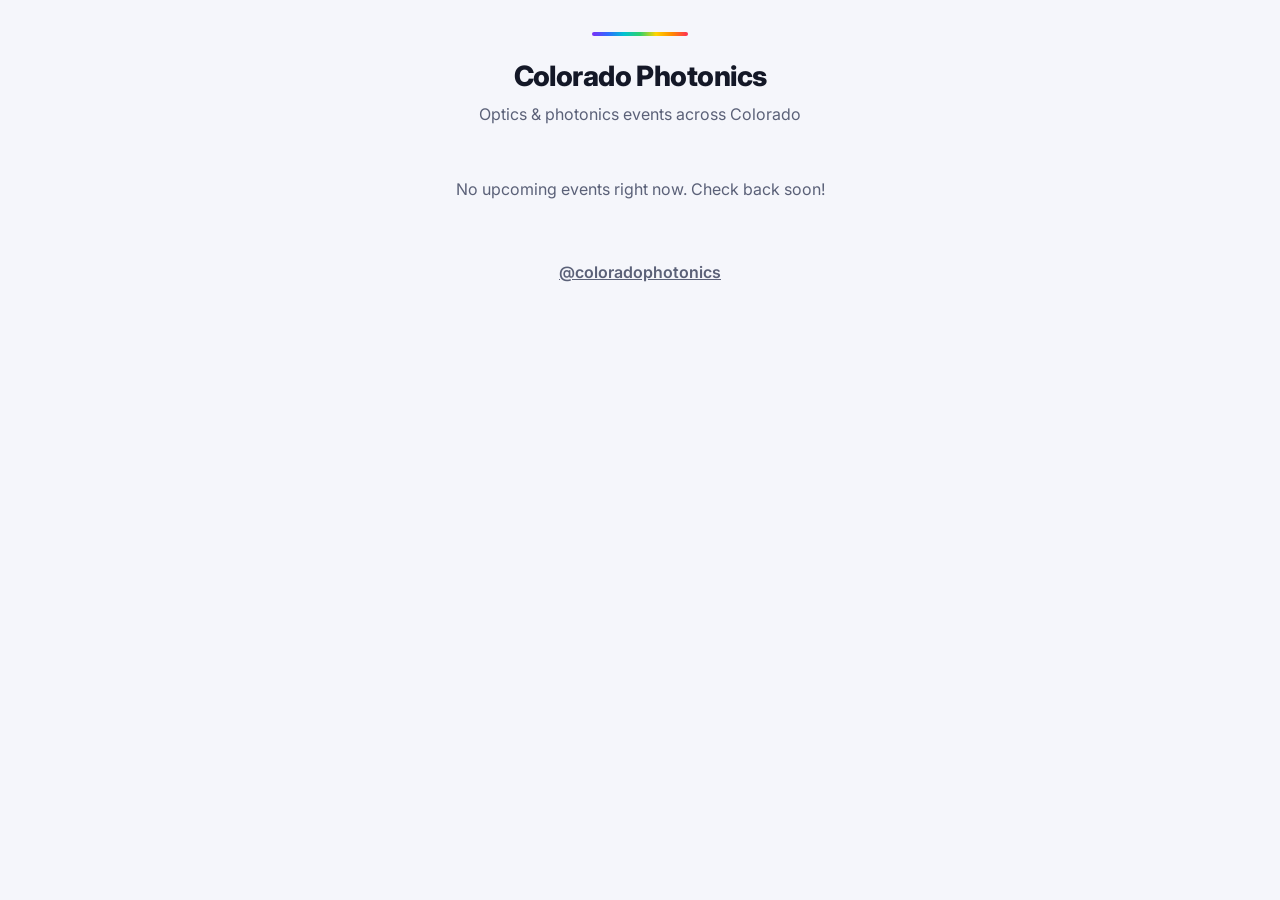
==== index.html @ 7f11a82b "sample events" ====
<!doctype html>
<html lang="en">
<head>
  <meta charset="utf-8">
  <meta name="viewport" content="width=device-width, initial-scale=1">
  <title>Colorado Photonics · Events</title>
  <meta name="description" content="Upcoming optics and photonics events across Colorado.">
  <link rel="preconnect" href="https://fonts.googleapis.com">
  <link rel="preconnect" href="https://fonts.gstatic.com" crossorigin>
  <link rel="stylesheet" href="https://fonts.googleapis.com/css2?family=Inter:wght@400;500;600;700;800&display=swap">
  <link rel="stylesheet" href="style.css">
</head>
<body>
  <div class="wrap">
    <header class="hero">
      <div class="spectrum" aria-hidden="true"></div>
      <h1>Colorado Photonics</h1>
      <p>Optics &amp; photonics events across Colorado</p>
    </header>

    <main id="events" aria-live="polite">
      <p class="status">Loading events…</p>
    </main>

    <footer>
      <a id="ig" hidden></a>
    </footer>
  </div>

  <script type="module" src="app.js"></script>
  <script type='module' src='https://static.cloudflareinsights.com/beacon.min.js' data-cf-beacon='{"token": "657d5c95e5664affa34745b5d063b6d6"}'></script>

</body>
</html>
---- style.css ----
:root {
  --bg: #f5f6fb;
  --surface: #ffffff;
  --text: #141827;
  --muted: #5b6178;
  --border: #e2e5ef;
  --accent: #5a3df0;
  --accent-ink: #ffffff;
  --tag-bg: #eeeafe;
  --tag-text: #4a2fd6;
  --spectrum: linear-gradient(90deg, #7b2ff7, #2f6bff, #00c2d1, #2fd16b, #ffd400, #ff8a00, #ff2d55);
  color-scheme: light;
}

@media (prefers-color-scheme: dark) {
  :root {
    --bg: #0b1026;
    --surface: #151b38;
    --text: #eef0fa;
    --muted: #a3a9c4;
    --border: #262e55;
    --accent: #8f7bff;
    --accent-ink: #0b1026;
    --tag-bg: #241f52;
    --tag-text: #c7bdff;
    color-scheme: dark;
  }
}

* { box-sizing: border-box; }

body {
  margin: 0;
  background: var(--bg);
  color: var(--text);
  font-family: Inter, system-ui, -apple-system, "Segoe UI", Roboto, sans-serif;
  line-height: 1.45;
  -webkit-font-smoothing: antialiased;
}

.wrap {
  max-width: 560px;
  margin: 0 auto;
  padding: 32px 16px 48px;
}

.hero { text-align: center; margin-bottom: 28px; }
.spectrum {
  height: 4px;
  width: 96px;
  margin: 0 auto 20px;
  border-radius: 2px;
  background: var(--spectrum);
}
.hero h1 { margin: 0; font-size: 1.75rem; font-weight: 800; letter-spacing: -0.02em; }
.hero p { margin: 6px 0 0; color: var(--muted); }

.month + .month { margin-top: 28px; }
.month h2 {
  margin: 0 0 12px;
  font-size: 0.8rem;
  font-weight: 700;
  letter-spacing: 0.1em;
  text-transform: uppercase;
  color: var(--muted);
}

.events { list-style: none; margin: 0; padding: 0; display: grid; gap: 12px; }

.event {
  display: flex;
  gap: 14px;
  padding: 16px;
  background: var(--surface);
  border: 1px solid var(--border);
  border-radius: 16px;
}

.badge {
  flex: none;
  width: 52px;
  height: 58px;
  display: flex;
  flex-direction: column;
  align-items: center;
  justify-content: center;
  border-radius: 12px;
  background: var(--tag-bg);
  color: var(--tag-text);
}
.badge-dow { font-size: 0.7rem; font-weight: 700; text-transform: uppercase; letter-spacing: 0.06em; }
.badge-day { font-size: 1.4rem; font-weight: 800; line-height: 1.1; }

.event-body { min-width: 0; flex: 1; }
.event h3 { margin: 0 0 4px; font-size: 1.05rem; font-weight: 700; line-height: 1.3; }
.meta { margin: 0; color: var(--muted); font-size: 0.92rem; }

.tag {
  display: inline-block;
  margin: 8px 0 0;
  padding: 2px 10px;
  border-radius: 999px;
  background: var(--tag-bg);
  color: var(--tag-text);
  font-size: 0.78rem;
  font-weight: 600;
}

.button {
  display: block;
  margin-top: 12px;
  padding: 11px 16px;
  border-radius: 12px;
  background: var(--accent);
  color: var(--accent-ink);
  text-align: center;
  text-decoration: none;
  font-weight: 700;
}
.button:hover { filter: brightness(1.08); }
.button:focus-visible { outline: 3px solid var(--text); outline-offset: 2px; }

.status { text-align: center; color: var(--muted); padding: 24px 0; }

footer { margin-top: 36px; text-align: center; }
footer a { color: var(--muted); font-weight: 600; }
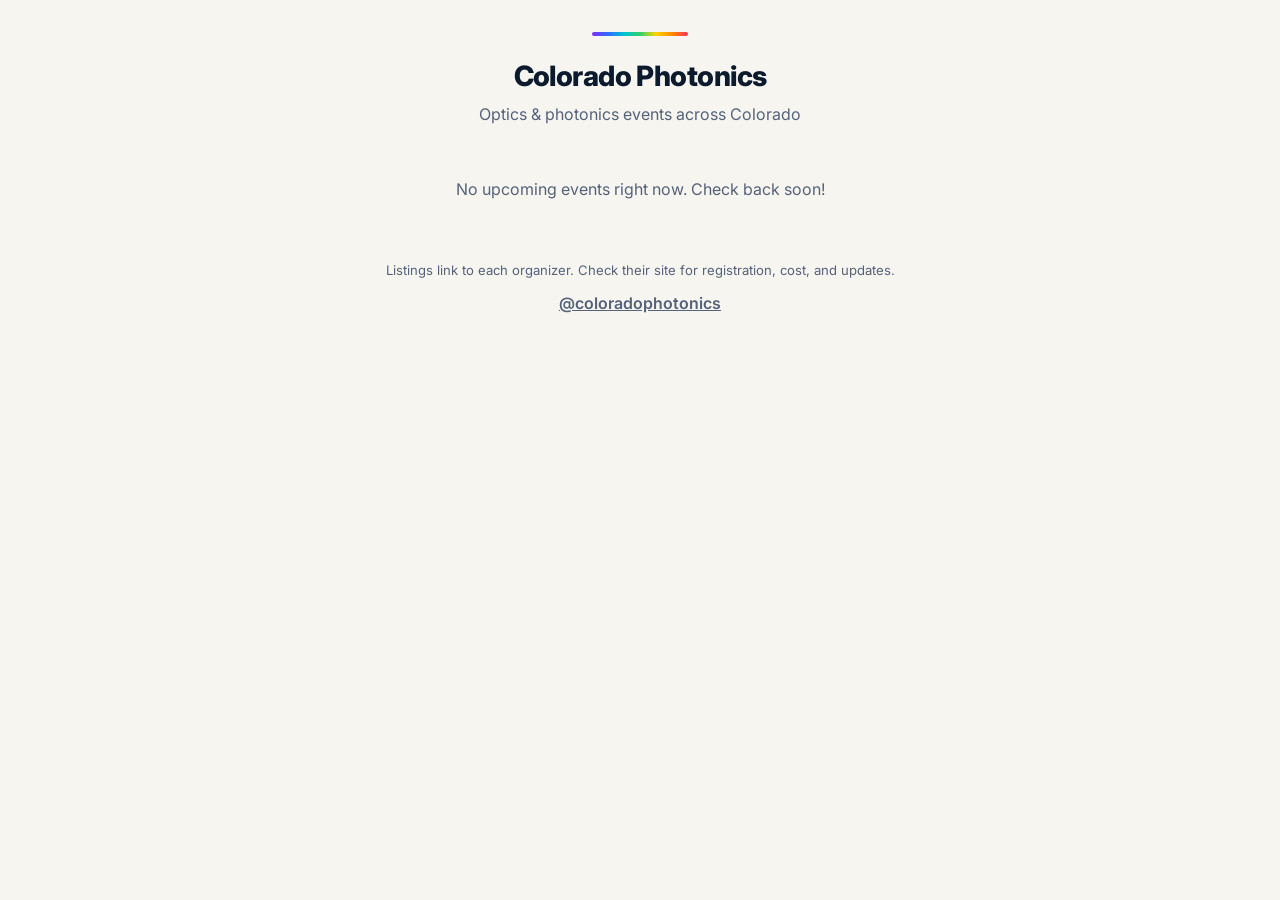
==== commit 7eeaaaaf: "style update" ====
--- a/index.html
+++ b/index.html
@@ -23,6 +23,7 @@
     </main>
 
     <footer>
+      <p class="note">Listings link to each organizer. Check their site for registration, cost, and updates.</p>
       <a id="ig" hidden></a>
     </footer>
   </div>
--- a/style.css
+++ b/style.css
@@ -1,28 +1,28 @@
 :root {
-  --bg: #f5f6fb;
+  --bg: #f6f5f0;
   --surface: #ffffff;
-  --text: #141827;
-  --muted: #5b6178;
-  --border: #e2e5ef;
-  --accent: #5a3df0;
-  --accent-ink: #ffffff;
-  --tag-bg: #eeeafe;
-  --tag-text: #4a2fd6;
+  --text: #0c1a2e;
+  --muted: #55627a;
+  --border: #e4e2d9;
+  --accent: #f2b632;
+  --accent-ink: #0c1a2e;
+  --tag-bg: #fdf1d3;
+  --tag-text: #7a5300;
   --spectrum: linear-gradient(90deg, #7b2ff7, #2f6bff, #00c2d1, #2fd16b, #ffd400, #ff8a00, #ff2d55);
   color-scheme: light;
 }
 
 @media (prefers-color-scheme: dark) {
   :root {
-    --bg: #0b1026;
-    --surface: #151b38;
-    --text: #eef0fa;
-    --muted: #a3a9c4;
-    --border: #262e55;
-    --accent: #8f7bff;
-    --accent-ink: #0b1026;
-    --tag-bg: #241f52;
-    --tag-text: #c7bdff;
+    --bg: #0c1a2e;
+    --surface: #13263f;
+    --border: #22395a;
+    --text: #eef2f8;
+    --muted: #a6b3c7;
+    --accent: #f2b632;
+    --accent-ink: #0c1a2e;
+    --tag-bg: #3a3324;
+    --tag-text: #f6cf6b;
     color-scheme: dark;
   }
 }
@@ -93,6 +93,7 @@
 
 .event-body { min-width: 0; flex: 1; }
 .event h3 { margin: 0 0 4px; font-size: 1.05rem; font-weight: 700; line-height: 1.3; }
+.summary { margin: 0 0 6px; font-size: 0.95rem; }
 .meta { margin: 0; color: var(--muted); font-size: 0.92rem; }
 
 .tag {
@@ -123,4 +124,5 @@
 .status { text-align: center; color: var(--muted); padding: 24px 0; }
 
 footer { margin-top: 36px; text-align: center; }
+.note { margin: 0 0 12px; color: var(--muted); font-size: 0.82rem; }
 footer a { color: var(--muted); font-weight: 600; }
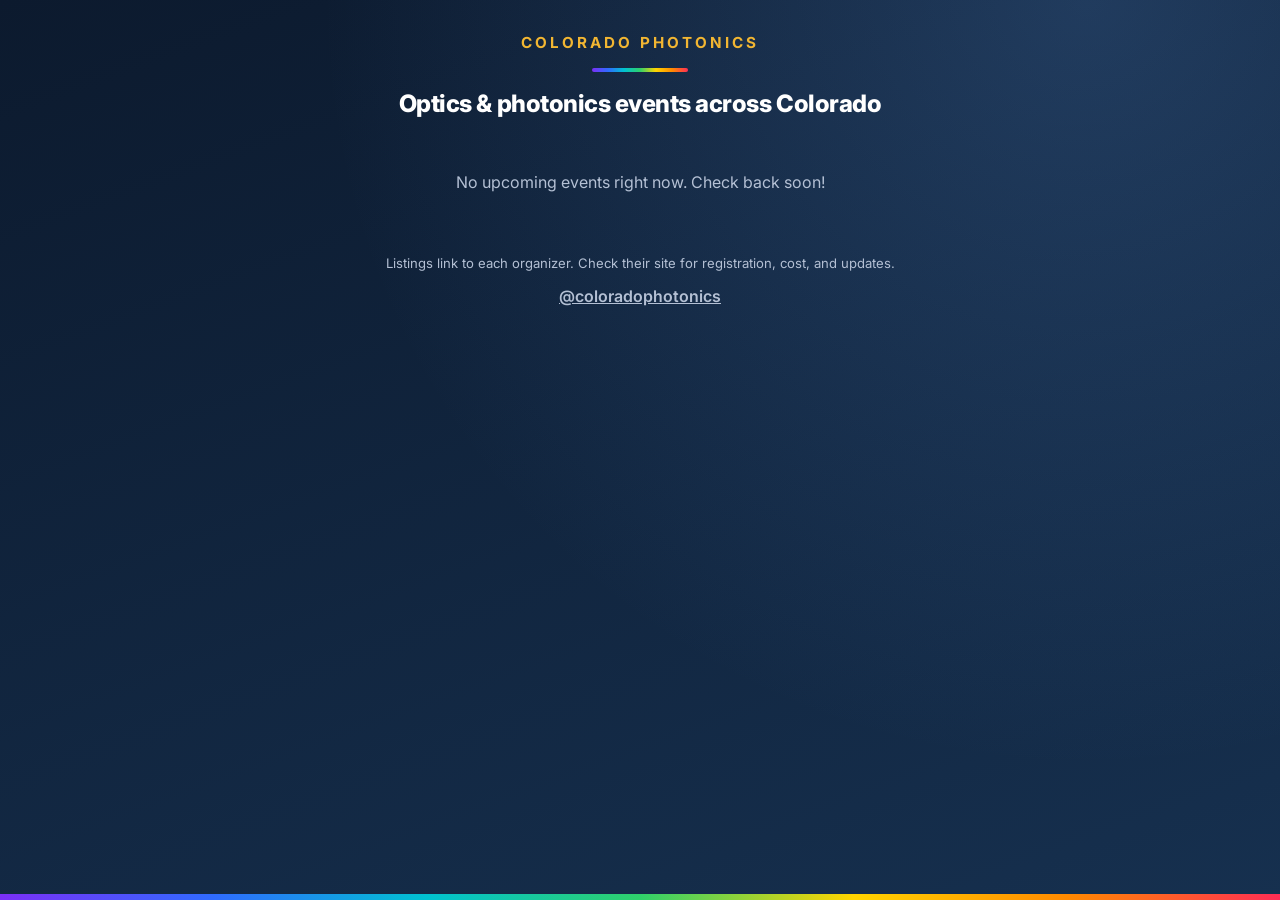
==== commit 2060262c: "page style update" ====
--- a/index.html
+++ b/index.html
@@ -13,8 +13,8 @@
 <body>
   <div class="wrap">
     <header class="hero">
+      <h1>Colorado Photonics</h1>
       <div class="spectrum" aria-hidden="true"></div>
-      <h1>Colorado Photonics</h1>
       <p>Optics &amp; photonics events across Colorado</p>
     </header>
 
--- a/style.css
+++ b/style.css
@@ -1,44 +1,48 @@
 :root {
-  --bg: #f6f5f0;
-  --surface: #ffffff;
-  --text: #0c1a2e;
-  --muted: #55627a;
-  --border: #e4e2d9;
+  /* Matches the Instagram card (C in card.js). */
+  --bg: #0c1a2e;
+  --bg2: #16304f;
+  --glow: rgba(96, 156, 230, 0.22);
+  --surface: rgba(255, 255, 255, 0.05);
+  --border: rgba(255, 255, 255, 0.1);
+  --text: #ffffff;
+  --muted: #b4c0d4;
   --accent: #f2b632;
   --accent-ink: #0c1a2e;
-  --tag-bg: #fdf1d3;
-  --tag-text: #7a5300;
+  --tag-bg: rgba(242, 182, 50, 0.16);
+  --tag-text: #f6cf6b;
   --spectrum: linear-gradient(90deg, #7b2ff7, #2f6bff, #00c2d1, #2fd16b, #ffd400, #ff8a00, #ff2d55);
-  color-scheme: light;
-}
-
-@media (prefers-color-scheme: dark) {
-  :root {
-    --bg: #0c1a2e;
-    --surface: #13263f;
-    --border: #22395a;
-    --text: #eef2f8;
-    --muted: #a6b3c7;
-    --accent: #f2b632;
-    --accent-ink: #0c1a2e;
-    --tag-bg: #3a3324;
-    --tag-text: #f6cf6b;
-    color-scheme: dark;
-  }
+  color-scheme: dark;
 }
 
 * { box-sizing: border-box; }
 
+html { background: var(--bg); }
+
 body {
   margin: 0;
-  background: var(--bg);
+  min-height: 100vh;
+  display: flex;
+  flex-direction: column;
+  background:
+    radial-gradient(circle at 85% 0, var(--glow), transparent 60vmax),
+    linear-gradient(160deg, var(--bg), var(--bg2));
   color: var(--text);
   font-family: Inter, system-ui, -apple-system, "Segoe UI", Roboto, sans-serif;
   line-height: 1.45;
   -webkit-font-smoothing: antialiased;
 }
 
+/* Spectrum strip along the bottom edge, like the card */
+body::after {
+  content: "";
+  height: 6px;
+  background: var(--spectrum);
+}
+
 .wrap {
+  flex: 1;
+  width: 100%;
   max-width: 560px;
   margin: 0 auto;
   padding: 32px 16px 48px;
@@ -48,12 +52,19 @@
 .spectrum {
   height: 4px;
   width: 96px;
-  margin: 0 auto 20px;
+  margin: 14px auto 18px;
   border-radius: 2px;
   background: var(--spectrum);
 }
-.hero h1 { margin: 0; font-size: 1.75rem; font-weight: 800; letter-spacing: -0.02em; }
-.hero p { margin: 6px 0 0; color: var(--muted); }
+.hero h1 {
+  margin: 0;
+  font-size: 0.95rem;
+  font-weight: 700;
+  letter-spacing: 0.2em;
+  text-transform: uppercase;
+  color: var(--accent);
+}
+.hero p { margin: 0; font-size: 1.5rem; font-weight: 800; letter-spacing: -0.02em; line-height: 1.2; }
 
 .month + .month { margin-top: 28px; }
 .month h2 {
@@ -62,7 +73,7 @@
   font-weight: 700;
   letter-spacing: 0.1em;
   text-transform: uppercase;
-  color: var(--muted);
+  color: var(--accent);
 }
 
 .events { list-style: none; margin: 0; padding: 0; display: grid; gap: 12px; }
@@ -92,8 +103,8 @@
 .badge-day { font-size: 1.4rem; font-weight: 800; line-height: 1.1; }
 
 .event-body { min-width: 0; flex: 1; }
-.event h3 { margin: 0 0 4px; font-size: 1.05rem; font-weight: 700; line-height: 1.3; }
-.summary { margin: 0 0 6px; font-size: 0.95rem; }
+.event h3 { margin: 0 0 4px; font-size: 1.1rem; font-weight: 700; line-height: 1.3; }
+.summary { margin: 0 0 6px; font-size: 0.95rem; color: var(--muted); }
 .meta { margin: 0; color: var(--muted); font-size: 0.92rem; }
 
 .tag {
@@ -118,7 +129,7 @@
   text-decoration: none;
   font-weight: 700;
 }
-.button:hover { filter: brightness(1.08); }
+.button:hover { filter: brightness(1.1); }
 .button:focus-visible { outline: 3px solid var(--text); outline-offset: 2px; }
 
 .status { text-align: center; color: var(--muted); padding: 24px 0; }
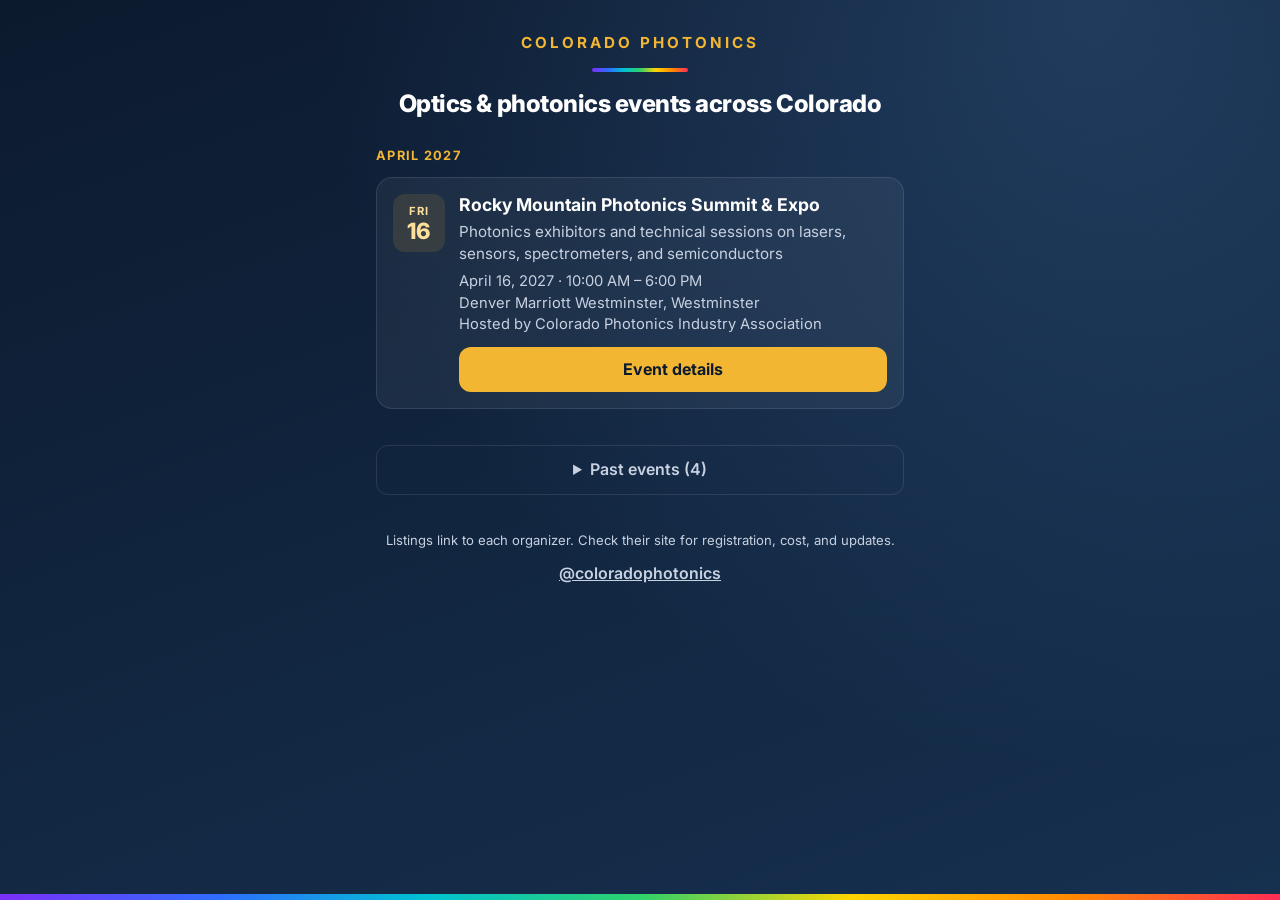
==== commit be7250fb: "accessibility" ====
--- a/index.html
+++ b/index.html
@@ -18,7 +18,7 @@
       <p>Optics &amp; photonics events across Colorado</p>
     </header>
 
-    <main id="events" aria-live="polite">
+    <main id="events" aria-busy="true">
       <p class="status">Loading events…</p>
     </main>
 
--- a/style.css
+++ b/style.css
@@ -6,11 +6,11 @@
   --surface: rgba(255, 255, 255, 0.05);
   --border: rgba(255, 255, 255, 0.1);
   --text: #ffffff;
-  --muted: #b4c0d4;
+  --muted: #c8d1e0;
   --accent: #f2b632;
   --accent-ink: #0c1a2e;
-  --tag-bg: rgba(242, 182, 50, 0.16);
-  --tag-text: #f6cf6b;
+  --tag-bg: rgba(242, 182, 50, 0.12);
+  --tag-text: #fcdf9a;
   --spectrum: linear-gradient(90deg, #7b2ff7, #2f6bff, #00c2d1, #2fd16b, #ffd400, #ff8a00, #ff2d55);
   color-scheme: dark;
 }
@@ -130,7 +130,44 @@
   font-weight: 700;
 }
 .button:hover { filter: brightness(1.1); }
-.button:focus-visible { outline: 3px solid var(--text); outline-offset: 2px; }
+a:focus-visible,
+summary:focus-visible { outline: 3px solid var(--text); outline-offset: 2px; }
+
+.sr-only {
+  position: absolute;
+  width: 1px;
+  height: 1px;
+  margin: -1px;
+  padding: 0;
+  overflow: hidden;
+  clip: rect(0 0 0 0);
+  white-space: nowrap;
+  border: 0;
+}
+
+.past-events { margin-top: 36px; }
+.past-events summary {
+  cursor: pointer;
+  padding: 12px 16px;
+  border: 1px solid var(--border);
+  border-radius: 12px;
+  color: var(--muted);
+  font-weight: 600;
+  text-align: center;
+}
+.past-events[open] summary { margin-bottom: 20px; }
+/* Past events: quieter, but every color still meets 4.5:1 contrast. */
+.event.past { background: transparent; }
+.event.past .badge { background: transparent; border: 1px solid var(--border); color: var(--muted); }
+.event.past h3 { color: var(--muted); }
+.link {
+  display: inline-block;
+  margin-top: 6px;
+  padding: 4px 0;
+  color: var(--tag-text);
+  font-weight: 600;
+  font-size: 0.9rem;
+}
 
 .status { text-align: center; color: var(--muted); padding: 24px 0; }
 
